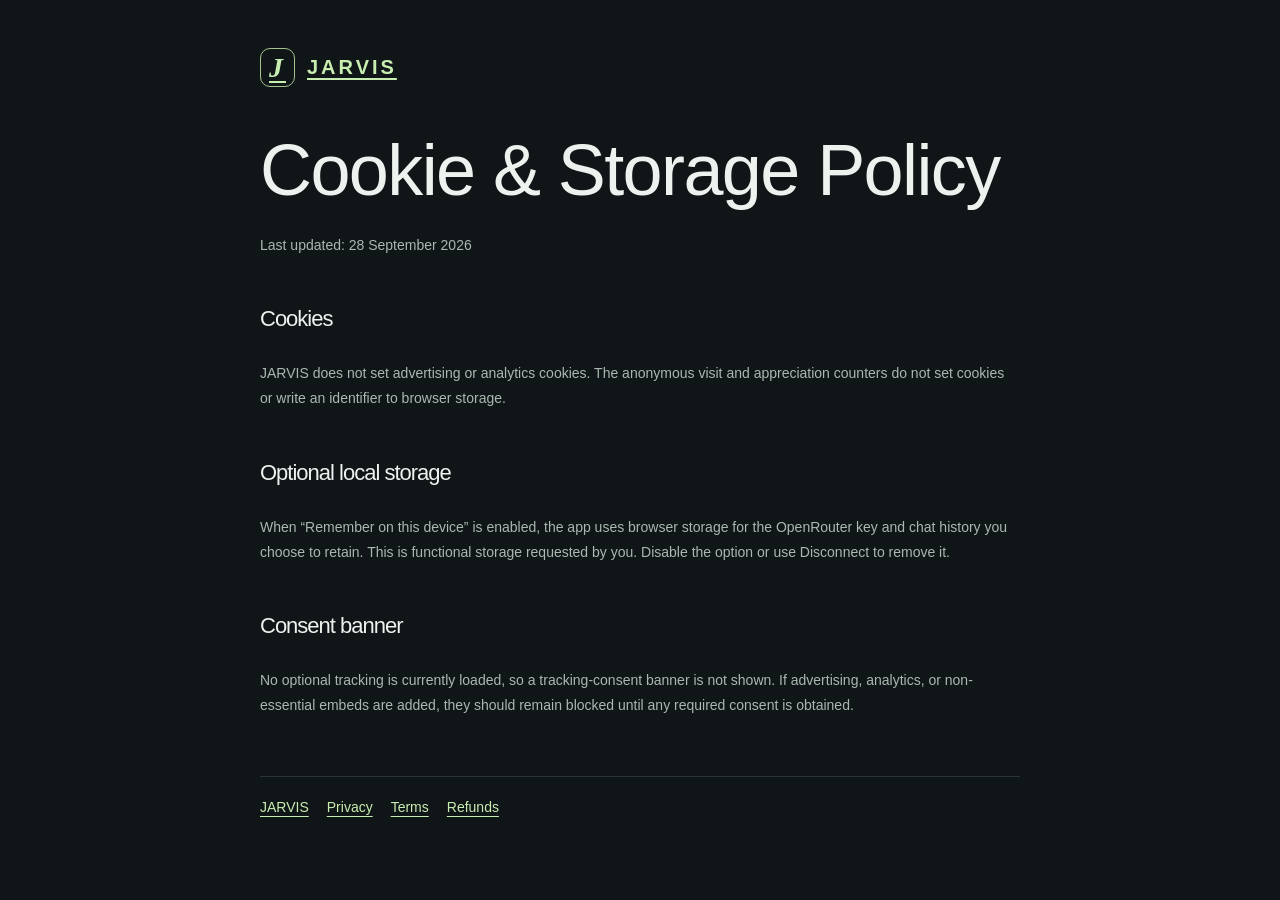
==== web/cookies.html @ ec817591 "Add engagement, consent, and legal pages" ====
<!doctype html><html lang="en"><head><meta charset="utf-8"><meta name="viewport" content="width=device-width,initial-scale=1"><title>Storage | JARVIS</title><link rel="icon" href="icon.svg" type="image/svg+xml"><link rel="stylesheet" href="style.css"></head><body class="legal-body"><main class="legal-page"><a class="brand" href="index.html"><span class="brand-mark">J</span><span>JARVIS</span></a><h1>Cookie &amp; Storage Policy</h1><p>Last updated: 28 September 2026</p><h2>Cookies</h2><p>JARVIS does not set advertising or analytics cookies. The anonymous visit and appreciation counters do not set cookies or write an identifier to browser storage.</p><h2>Optional local storage</h2><p>When “Remember on this device” is enabled, the app uses browser storage for the OpenRouter key and chat history you choose to retain. This is functional storage requested by you. Disable the option or use Disconnect to remove it.</p><h2>Consent banner</h2><p>No optional tracking is currently loaded, so a tracking-consent banner is not shown. If advertising, analytics, or non-essential embeds are added, they should remain blocked until any required consent is obtained.</p><nav aria-label="Legal"><a href="index.html">JARVIS</a><a href="privacy.html">Privacy</a><a href="terms.html">Terms</a><a href="refunds.html">Refunds</a></nav></main></body></html>
---- web/style.css ----
:root{color-scheme:dark;--bg:#101517;--panel:#171d20;--border:#2a3337;--text:#edf2ee;--muted:#96a19e;--accent:#c8edb1;--font:Inter,Segoe UI,Arial,sans-serif}*{box-sizing:border-box}body{margin:0;background:var(--bg);color:var(--text);font-family:var(--font);font-size:14px;display:flex;height:100dvh;min-height:480px}button,input,textarea{font:inherit}button,a,input,textarea{-webkit-tap-highlight-color:transparent}button,a{touch-action:manipulation}button{cursor:pointer}button:disabled{cursor:wait;opacity:.5}a{color:inherit;text-decoration:none}button:focus-visible,a:focus-visible,input:focus-visible,textarea:focus-visible{outline:2px solid var(--accent);outline-offset:4px}button{color:inherit}button[hidden],[hidden]{display:none!important}.sidebar{width:252px;flex-shrink:0;border-right:1px solid var(--border);background:#12191b;padding:32px 20px 20px;display:flex;flex-direction:column}.brand{display:flex;align-items:center;gap:12px;padding:0 10px;font-size:20px;letter-spacing:3px;font-weight:650}.brand-mark{border:1px solid #a4c391;border-radius:10px;width:35px;height:39px;display:grid;place-items:center;color:var(--accent);font-family:Georgia,serif;font-size:28px;font-style:italic}.brand-caption{display:block;font-size:7px;letter-spacing:1.9px;color:var(--muted);margin-top:6px}.new-chat{margin:38px 0 31px;border:1px solid #3c4b43;border-radius:8px;background:#202c25;padding:13px 11px;display:flex;gap:10px;align-items:center;color:var(--accent);font-size:12px}.new-chat>span:first-child{font-size:20px;line-height:14px}.shortcut{margin-left:auto}.nav-label{font-size:9px;letter-spacing:1.8px;color:#798a86;margin:0 12px 13px}.nav-item{display:flex;align-items:center;gap:12px;width:100%;border:0;background:transparent;border-radius:7px;padding:13px 12px;color:#a8b5af;font-size:12px;text-align:left}.nav-item>span:first-child{font-size:19px;line-height:18px}.nav-item.active{background:#242d2b;color:#e4eddf}.nav-item:hover{background:#26312d}.nav-dot{width:5px;height:5px;background:var(--accent);border-radius:50%;margin-left:auto}.external{margin-left:auto;color:var(--muted)}.sidebar-note{margin:50px 12px 0}.small-orbit{font-size:30px;color:#8da282}.sidebar-note h3{font-size:18px;font-weight:450;line-height:1.5;letter-spacing:-.3px;margin:12px 0}.sidebar-note p{font-size:12px;line-height:1.85;color:#84958e}.sidebar-note a{font-size:11px;color:var(--accent);display:block;margin-top:20px}.sidebar-bottom{margin-top:auto;padding-top:30px}.edition{border-top:1px solid var(--border);padding:23px 10px 0;display:flex;align-items:center;gap:7px;font-size:8px;letter-spacing:1.5px;color:#84958e}.edition>span:last-child{margin-left:auto}.green-dot{display:inline-block;width:5px;height:5px;border-radius:50%;background:var(--accent)}main{flex:1;min-width:0;display:flex;flex-direction:column}header{height:85px;flex-shrink:0;border-bottom:1px solid #21292c;padding:0 42px;display:flex;align-items:center;justify-content:space-between}.breadcrumb{color:#7f918b;font-size:11px}.breadcrumb span{padding:0 16px;color:#50615a}.breadcrumb strong{font-weight:400;color:#d5dfd8}.status{border:1px solid #36443b;border-radius:30px;padding:9px 13px;background:#1a231e;color:#b6c9ae;font-size:10px;display:flex;gap:7px;align-items:center}.status-dot{background:#b5a87e;width:5px;height:5px;border-radius:50%}.connected .status-dot{background:var(--accent)}.conversation{flex:1;min-height:0;overflow:auto;padding:20px 42px;scroll-behavior:smooth}.welcome{max-width:790px;margin:30px auto 20px;text-align:center}.eyebrow{font-size:9px;letter-spacing:2px;color:#91a58e;font-weight:600}.eyebrow>span{display:inline-block;width:4px;height:4px;background:#b7d3a7;border-radius:50%;margin-right:6px;vertical-align:middle}.reactor{width:112px;height:112px;border:1px solid #425941;border-radius:50%;margin:31px auto 28px;display:grid;place-items:center;position:relative;box-shadow:0 0 60px #aec29c0c,inset 0 0 20px #c8edb108}.reactor:before{content:"";position:absolute;inset:8px;border:1px dashed #66835d;border-radius:50%;opacity:.6}.reactor-inner{width:69px;height:69px;display:grid;place-items:center;border:1px solid #90ab7b;border-radius:50%;background:radial-gradient(#36492e,#162118);box-shadow:0 0 22px #c5e7a515}.reactor-inner span{font-family:Georgia,serif;font-size:45px;color:#ddf7c7;font-style:italic}.reactor i{position:absolute;right:0;top:50%;width:5px;height:5px;border-radius:50%;background:var(--accent);box-shadow:0 0 12px var(--accent)}h1{font-size:clamp(28px,3.4vw,44px);font-weight:450;letter-spacing:-1.6px;margin:0 0 15px}.welcome>p{font-size:13px;color:#94a69c}.suggestions{display:grid;grid-template-columns:repeat(3,1fr);gap:12px;margin-top:39px;text-align:left}.suggestions button{position:relative;background:#171f21;border:1px solid #303b38;border-radius:10px;padding:18px 16px;display:flex;flex-direction:column;gap:8px;text-align:left;transition:background .2s,border-color .2s}.suggestions button:hover{background:#202d24;border-color:#6a805d}.suggestion-icon{font-size:20px;color:var(--accent);margin-bottom:8px}.suggestions strong{font-weight:500;font-size:12px}.suggestions button>span:last-of-type{font-size:10px;color:#91a096;line-height:1.6}.suggestions i{position:absolute;right:14px;top:21px;font-style:normal;color:#728778}.composer-area{width:100%;max-width:874px;padding:14px 42px 26px;margin:0 auto}.composer{border:1px solid #435044;background:linear-gradient(110deg,#202a25,#1a2222);border-radius:13px;padding:17px 17px 12px;box-shadow:0 4px 30px #0002}textarea{display:block;resize:none;width:100%;border:0;outline:none!important;color:#edf2ee;background:transparent;line-height:1.6;font-size:13px;max-height:150px;min-height:55px}textarea::placeholder{color:#8d9b91}.composer-toolbar{display:flex;align-items:center;justify-content:space-between;gap:8px;margin-top:10px}.composer-options{display:flex;align-items:center;gap:15px}.model-label{font-size:9px;display:flex;gap:6px;align-items:center;color:#bcc9b9}.tool-button{border:0;background:none;font-size:15px;color:#899b8b;padding:6px}.tool-button span{font-size:9px;margin-left:4px}.tool-button[aria-pressed=true]{color:var(--accent)}.send-controls{display:flex;align-items:center;gap:12px}.mic-button{border:0;background:transparent;color:#b9c7b4;font-size:23px;padding:4px 10px}.mic-button.listening{color:#ffb19f}.send-button{border:0;border-radius:8px;background:var(--accent);width:34px;height:34px;font-size:23px;color:#25311f}.send-button:hover{background:#e3ffd1}#stop-button{background:#343f35;border:1px solid #809477;border-radius:6px;padding:8px 12px;font-size:11px}.composer-footer{display:flex;justify-content:space-between;gap:15px;margin:13px 3px 0;font-size:8px;color:#788b7e}.notice{margin-bottom:10px;padding:11px 14px;border:1px solid #78624a;border-radius:8px;background:#2a241d;color:#e8d5b4;font-size:12px;line-height:1.6}.messages{max-width:790px;margin:0 auto}.message{padding:24px 0;border-bottom:1px solid #26322c}.message-heading{font-size:10px;letter-spacing:1.7px;color:var(--accent);display:flex;align-items:center;gap:12px;margin-bottom:13px}.message.user .message-heading{color:#98aaa0}.message-content{white-space:pre-wrap;overflow-wrap:anywhere;font-size:14px;line-height:1.9;color:#d7e2da}.message.user .message-content{color:#a6b6ad}.message.pending .message-content{color:#849681}.copy-button{margin-left:auto;border:1px solid #33473b;background:transparent;border-radius:4px;color:#91a38f;padding:4px 8px;font-size:9px}.message.error .message-content{color:#e9bfa7}dialog{background:#18221e;border:1px solid #455741;border-radius:16px;color:var(--text);padding:30px;width:min(490px,calc(100% - 30px));box-shadow:0 20px 100px #0009}dialog::backdrop{background:#060e0bbf;backdrop-filter:blur(5px)}.dialog-heading{display:flex;justify-content:space-between;align-items:center}.icon-button{border:0;background:transparent;color:#a6b79f;font-size:25px;padding:0 5px}h2{font-size:27px;letter-spacing:-1px;font-weight:450;margin:23px 0 15px}dialog p{font-size:12px;line-height:1.8;color:#a0b09d}dialog label{font-size:11px;display:block;margin:24px 0 10px}dialog input{width:100%;border:1px solid #4b5e44;border-radius:7px;background:#111b15;color:#e4f0dc;padding:13px}.key-help{display:flex;justify-content:space-between;gap:10px;font-size:9px;margin-top:12px}.key-help a{color:var(--accent)}.key-help span{color:#879981}.privacy-note{border-top:1px solid #34432f;padding-top:18px;margin-top:23px}.dialog-actions{display:flex;gap:12px;justify-content:flex-end;margin-top:24px}.primary-button,.secondary-button{padding:12px 16px;border-radius:6px;font-size:11px}.primary-button{background:var(--accent);border:1px solid var(--accent);color:#1d2b16}.secondary-button{background:transparent;border:1px solid #4b5e44}.sr-only{position:absolute;width:1px;height:1px;overflow:hidden;clip:rect(0,0,0,0)}
@media(min-height:900px){.welcome{margin-top:65px}.reactor{margin-top:45px;margin-bottom:40px}.suggestions{margin-top:50px}}@media(max-width:1000px){.sidebar{width:210px;padding-left:14px;padding-right:14px}header{padding:0 28px}.conversation{padding:15px 28px}.composer-area{padding-left:28px;padding-right:28px}.suggestions{gap:8px}.suggestions button{padding:15px 11px}.suggestions button>span:last-of-type{font-size:9px}.composer-footer>span:last-child{display:none}.composer-options{gap:8px}}@media(max-width:720px){body{min-height:420px}.sidebar{width:68px;padding:22px 10px 14px}.brand{padding:0;justify-content:center}.brand>span:last-child,.new-chat,.nav-label,.nav-item.active,.sidebar-note,.edition{display:none}.sidebar>.nav-item{font-size:0;justify-content:center;padding:15px 0;margin-top:22px}.sidebar>.nav-item .external{display:none}.sidebar-bottom .nav-item{font-size:0;justify-content:center;padding:10px 0}.sidebar-bottom .nav-item>span{font-size:22px}header{height:64px;padding:0 18px}.conversation{padding:10px 18px}.welcome{margin-top:20px}.reactor{width:85px;height:85px;margin:25px auto}.reactor-inner{width:55px;height:55px}.reactor-inner span{font-size:34px}h1{font-size:28px;letter-spacing:-1px}.welcome>p{font-size:11px;line-height:1.7}.suggestions{grid-template-columns:1fr;margin-top:24px;gap:8px}.suggestions button{display:grid;grid-template-columns:22px 1fr;gap:4px 10px;padding:12px}.suggestion-icon{grid-row:span 2;margin:0;align-self:center}.suggestions button>span:last-of-type{font-size:10px}.suggestions i{top:19px}.composer-area{padding:10px 14px 16px}.composer{padding:13px}.model-label{font-size:8px}.tool-button span{display:none}.composer-footer{font-size:7px}.message-content{font-size:13px}.key-help{flex-direction:column}.status{font-size:9px;padding:8px}.breadcrumb{font-size:10px}.breadcrumb span{padding:0 8px}.send-controls{gap:5px}}@media(max-height:740px) and (min-width:721px){.welcome{margin-top:12px}.reactor{margin:19px auto;width:84px;height:84px}.reactor-inner{width:56px;height:56px}.reactor-inner span{font-size:34px}.suggestions{margin-top:24px}.sidebar-note{margin-top:30px}.sidebar-note p{font-size:11px}.suggestions button{padding:13px}.suggestion-icon{margin-bottom:2px}}@media(prefers-reduced-motion:reduce){*{scroll-behavior:auto!important;transition:none!important}}

@media(max-width:720px){.new-chat{display:flex;justify-content:center;font-size:0;padding:12px 0;margin:25px 0 0}.new-chat>span:first-child{font-size:23px}.new-chat .shortcut{display:none}.sidebar>.nav-item{margin-top:10px}}
.remember-option{display:flex;align-items:flex-start;gap:10px;margin-top:17px!important;font-size:11px;line-height:1.35;cursor:pointer}.remember-option input{accent-color:var(--accent);margin-top:2px;width:15px;height:15px}.remember-option span{display:flex;flex-direction:column;gap:4px}.remember-option strong{font-weight:500;color:#dbe8d6}.remember-option small{font-size:9px;color:#879981}

/* Restrained motion layer: load hierarchy, reactor state, and new messages. */
@media(prefers-reduced-motion:no-preference){
  .sidebar{animation:jarvisSidebarIn .45s cubic-bezier(.22,1,.36,1) both}
  .welcome .eyebrow,.welcome h1,.welcome>p{animation:jarvisRise .5s cubic-bezier(.22,1,.36,1) both}
  .welcome h1{animation-delay:.06s}.welcome>p{animation-delay:.12s}
  .suggestions button{animation:jarvisRise .45s cubic-bezier(.22,1,.36,1) both;transition:transform .2s ease,background .2s,border-color .2s}
  .suggestions button:nth-child(1){animation-delay:.16s}.suggestions button:nth-child(2){animation-delay:.22s}.suggestions button:nth-child(3){animation-delay:.28s}
  .suggestions button:hover{transform:translateY(-3px)}
  .reactor:before{animation:jarvisOrbit 14s linear infinite}
  .reactor-inner{animation:jarvisBreathe 3.8s ease-in-out infinite}
  .message{animation:jarvisMessageIn .32s cubic-bezier(.22,1,.36,1) both}
}
@keyframes jarvisSidebarIn{from{opacity:0;transform:translateX(-14px)}to{opacity:1;transform:translateX(0)}}
@keyframes jarvisRise{from{opacity:0;transform:translateY(12px)}to{opacity:1;transform:translateY(0)}}
@keyframes jarvisOrbit{to{transform:rotate(360deg)}}
@keyframes jarvisBreathe{0%,100%{box-shadow:0 0 22px #c5e7a515}50%{box-shadow:0 0 34px #c5e7a52c}}
@keyframes jarvisMessageIn{from{opacity:0;transform:translateY(8px)}to{opacity:1;transform:translateY(0)}}
@media(prefers-reduced-motion:reduce){*{animation:none!important}}
.composer-footer nav{display:flex;gap:12px;flex-wrap:wrap}.composer-footer a{text-decoration:underline;text-underline-offset:3px}.privacy-note a{color:var(--accent);text-decoration:underline;text-underline-offset:3px}.legal-body{display:block;height:auto;min-height:100vh;padding:48px 22px}.legal-page{width:min(760px,100%);margin:0 auto}.legal-page .brand{padding:0;margin-bottom:42px}.legal-page h1{font-size:clamp(38px,7vw,72px);margin-bottom:8px}.legal-page h2{margin-top:34px;font-size:22px}.legal-page p,.legal-page li{color:#aab8b1;line-height:1.8}.legal-page nav{display:flex;flex-wrap:wrap;gap:18px;margin-top:44px;padding-top:22px;border-top:1px solid var(--border)}.legal-page a{color:var(--accent);text-decoration:underline;text-underline-offset:4px}
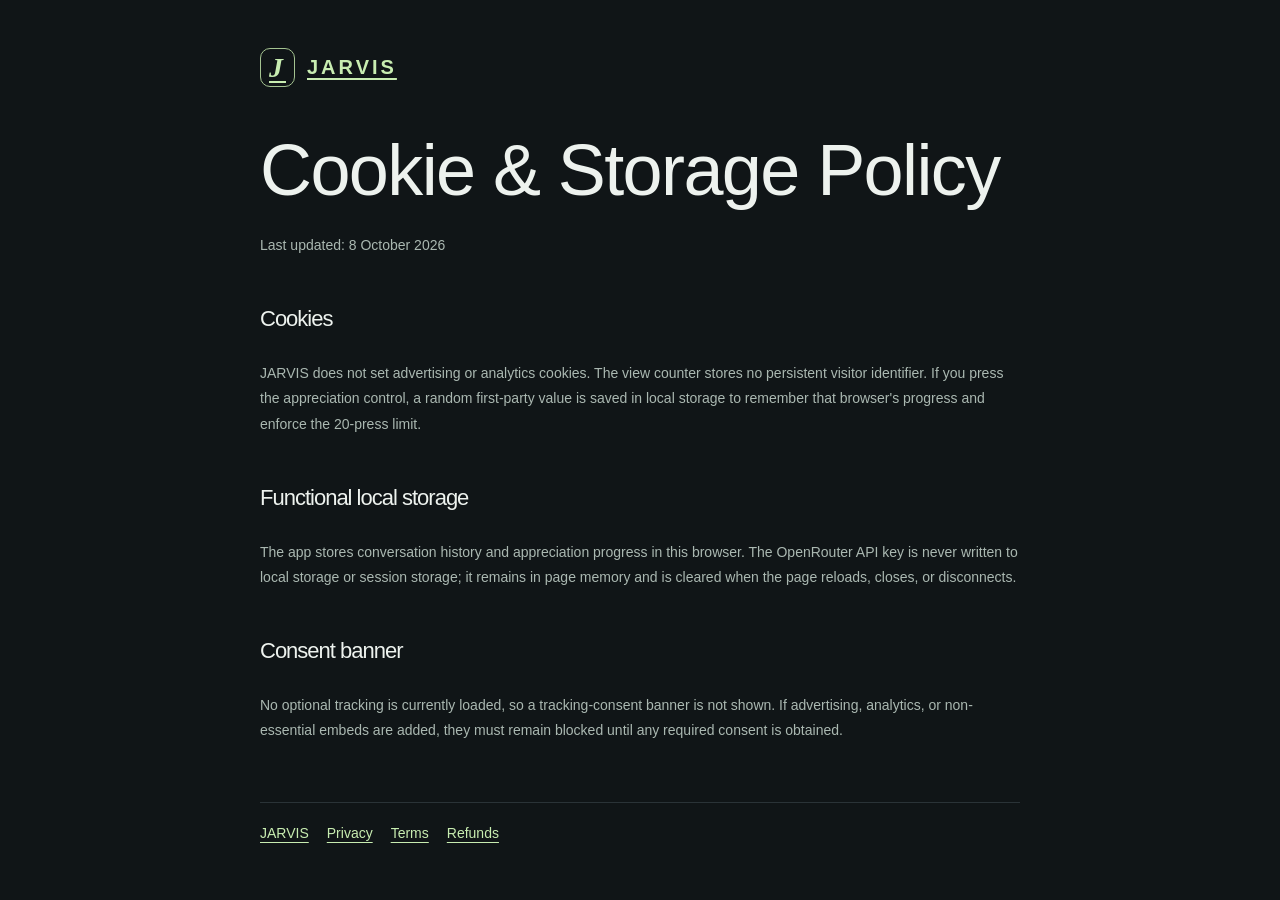
==== commit 365d12fd: "Harden web key handling and dependencies" ====
--- a/web/cookies.html
+++ b/web/cookies.html
@@ -1 +1 @@
-<!doctype html><html lang="en"><head><meta charset="utf-8"><meta name="viewport" content="width=device-width,initial-scale=1"><title>Storage | JARVIS</title><link rel="icon" href="icon.svg" type="image/svg+xml"><link rel="stylesheet" href="style.css"></head><body class="legal-body"><main class="legal-page"><a class="brand" href="index.html"><span class="brand-mark">J</span><span>JARVIS</span></a><h1>Cookie &amp; Storage Policy</h1><p>Last updated: 28 September 2026</p><h2>Cookies</h2><p>JARVIS does not set advertising or analytics cookies. The anonymous visit and appreciation counters do not set cookies or write an identifier to browser storage.</p><h2>Optional local storage</h2><p>When “Remember on this device” is enabled, the app uses browser storage for the OpenRouter key and chat history you choose to retain. This is functional storage requested by you. Disable the option or use Disconnect to remove it.</p><h2>Consent banner</h2><p>No optional tracking is currently loaded, so a tracking-consent banner is not shown. If advertising, analytics, or non-essential embeds are added, they should remain blocked until any required consent is obtained.</p><nav aria-label="Legal"><a href="index.html">JARVIS</a><a href="privacy.html">Privacy</a><a href="terms.html">Terms</a><a href="refunds.html">Refunds</a></nav></main></body></html>
+<!doctype html><html lang="en"><head><meta charset="utf-8"><meta name="viewport" content="width=device-width,initial-scale=1"><title>Storage | JARVIS</title><link rel="icon" href="icon.svg" type="image/svg+xml"><link rel="stylesheet" href="style.css"></head><body class="legal-body"><main class="legal-page"><a class="brand" href="index.html"><span class="brand-mark">J</span><span>JARVIS</span></a><h1>Cookie &amp; Storage Policy</h1><p>Last updated: 8 October 2026</p><h2>Cookies</h2><p>JARVIS does not set advertising or analytics cookies. The view counter stores no persistent visitor identifier. If you press the appreciation control, a random first-party value is saved in local storage to remember that browser's progress and enforce the 20-press limit.</p><h2>Functional local storage</h2><p>The app stores conversation history and appreciation progress in this browser. The OpenRouter API key is never written to local storage or session storage; it remains in page memory and is cleared when the page reloads, closes, or disconnects.</p><h2>Consent banner</h2><p>No optional tracking is currently loaded, so a tracking-consent banner is not shown. If advertising, analytics, or non-essential embeds are added, they must remain blocked until any required consent is obtained.</p><nav aria-label="Legal"><a href="index.html">JARVIS</a><a href="privacy.html">Privacy</a><a href="terms.html">Terms</a><a href="refunds.html">Refunds</a></nav></main></body></html>
